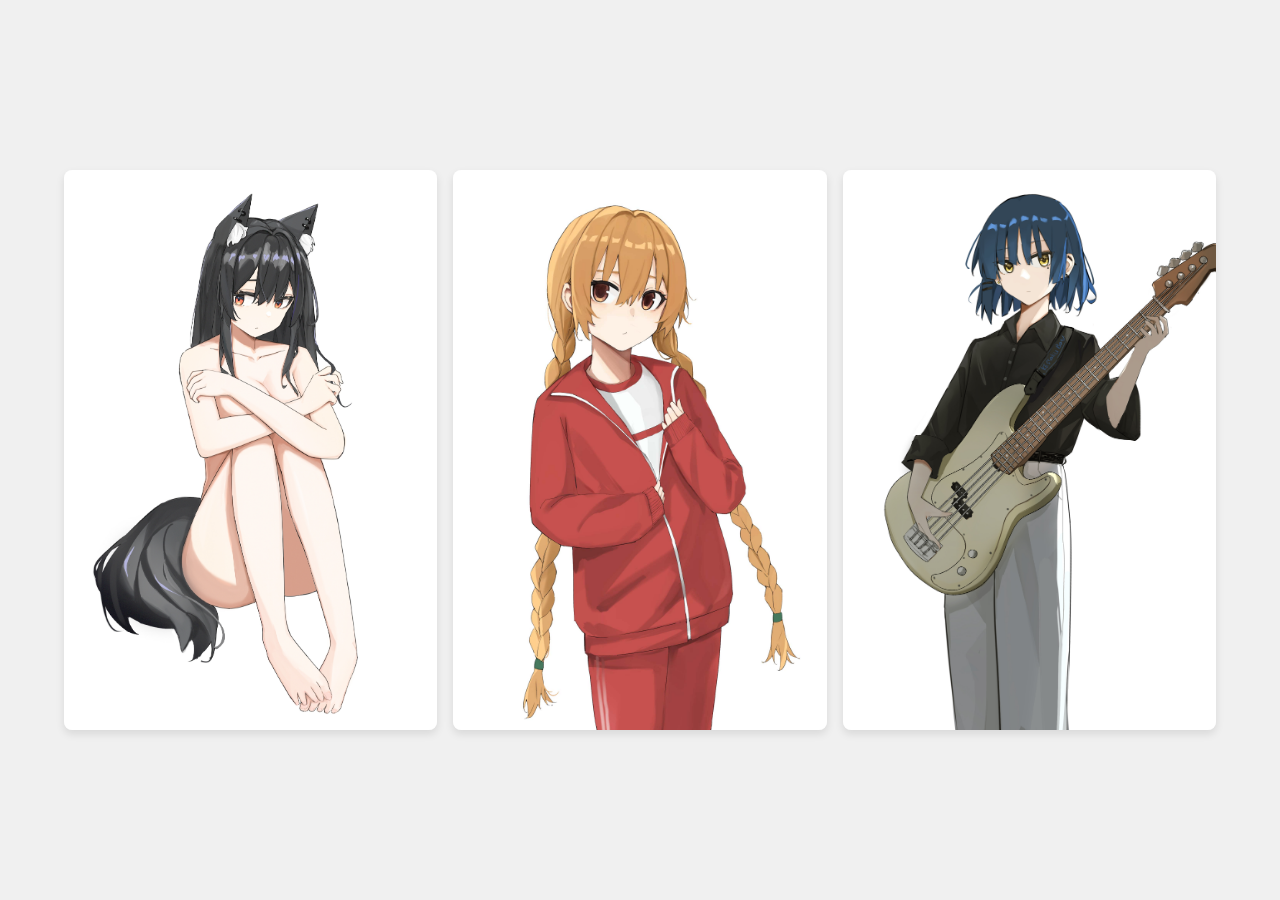
==== show.html @ 1623cb92 "Add files via upload" ====
<!DOCTYPE html>
<html lang="en">
<head>
    <meta charset="UTF-8">
    <meta name="viewport" content="width=device-width, initial-scale=1.0">
    <title>作品画廊</title>
    <link rel="stylesheet" href="stylesshow.css">
</head>
<body>
    <div class="gallery">
        <div class="gallery-item">
            <img src="images/20240505.jpg" alt="作品1">
        </div>
        <div class="gallery-item">
            <img src="images/20240515.jpg" alt="作品2">
        </div>
        <div class="gallery-item">
            <img src="images/20240806.png" alt="作品3">
        </div>
        <!-- 添加更多作品 -->
    </div>

    <!-- 如果你想要更复杂的交互效果，可以引入JavaScript -->
    <!-- <script src="scripts.js"></script> -->
</body>
</html>
---- stylesshow.css ----
body {
    font-family: Arial, sans-serif;
    margin: 0;
    padding: 0;
    display: flex;
    justify-content: center;
    align-items: center;
    height: 100vh;
    background-color: #f0f0f0;
}

.gallery {
    display: grid;
    grid-template-columns: repeat(auto-fit, minmax(200px, 1fr));
    gap: 16px;
    width: 90%;
    max-width: 1200px;
}

.gallery-item {
    overflow: hidden; /* 防止图片放大时超出容器 */
    border-radius: 8px;
    box-shadow: 0 4px 8px rgba(0, 0, 0, 0.1);
    transition: transform 0.3s ease; /* 平滑过渡效果 */
}

.gallery-item img {
    width: 100%;
    height: auto;
    display: block; /* 移除图片底部的间隙 */
    transition: transform 0.3s ease; /* 平滑过渡效果 */
}

/* 鼠标滑过时的放大效果 */
.gallery-item:hover {
    transform: scale(1.05); /* 稍微放大容器 */
}

.gallery-item:hover img {
    transform: scale(1.1); /* 图片放大更多一些 */
}
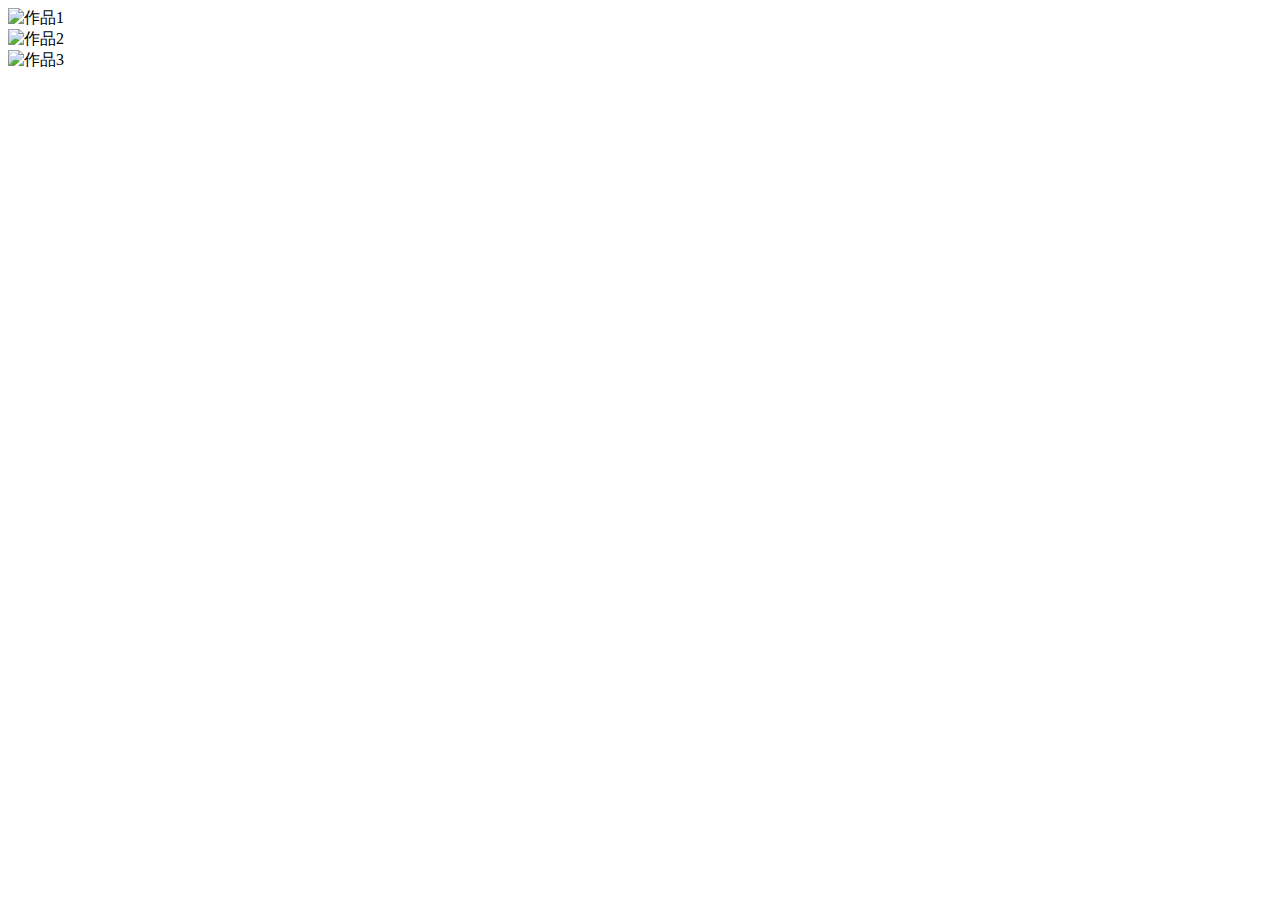
==== commit 71ffd72b: "Update show.html" ====
--- a/show.html
+++ b/show.html
@@ -1,26 +1,26 @@
-<!DOCTYPE html>
-<html lang="en">
-<head>
-    <meta charset="UTF-8">
-    <meta name="viewport" content="width=device-width, initial-scale=1.0">
-    <title>作品画廊</title>
-    <link rel="stylesheet" href="stylesshow.css">
-</head>
-<body>
-    <div class="gallery">
-        <div class="gallery-item">
-            <img src="images/20240505.jpg" alt="作品1">
-        </div>
-        <div class="gallery-item">
-            <img src="images/20240515.jpg" alt="作品2">
-        </div>
-        <div class="gallery-item">
-            <img src="images/20240806.png" alt="作品3">
-        </div>
-        <!-- 添加更多作品 -->
-    </div>
-
-    <!-- 如果你想要更复杂的交互效果，可以引入JavaScript -->
-    <!-- <script src="scripts.js"></script> -->
-</body>
-</html>+<!DOCTYPE html>
+<html lang="en">
+<head>
+    <meta charset="UTF-8">
+    <meta name="viewport" content="width=device-width, initial-scale=1.0">
+    <title>作品画廊</title>
+    <link rel="stylesheet" href="/myweb/stylesshow.css">
+</head>
+<body>
+    <div class="gallery">
+        <div class="gallery-item">
+            <img src="/myweb/images/20240505.jpg" alt="作品1">
+        </div>
+        <div class="gallery-item">
+            <img src="/myweb/images/20240515.jpg" alt="作品2">
+        </div>
+        <div class="gallery-item">
+            <img src="/myweb/images/20240806.png" alt="作品3">
+        </div>
+        <!-- 添加更多作品 -->
+    </div>
+
+    <!-- 如果你想要更复杂的交互效果，可以引入JavaScript -->
+    <!-- <script src="scripts.js"></script> -->
+</body>
+</html>
